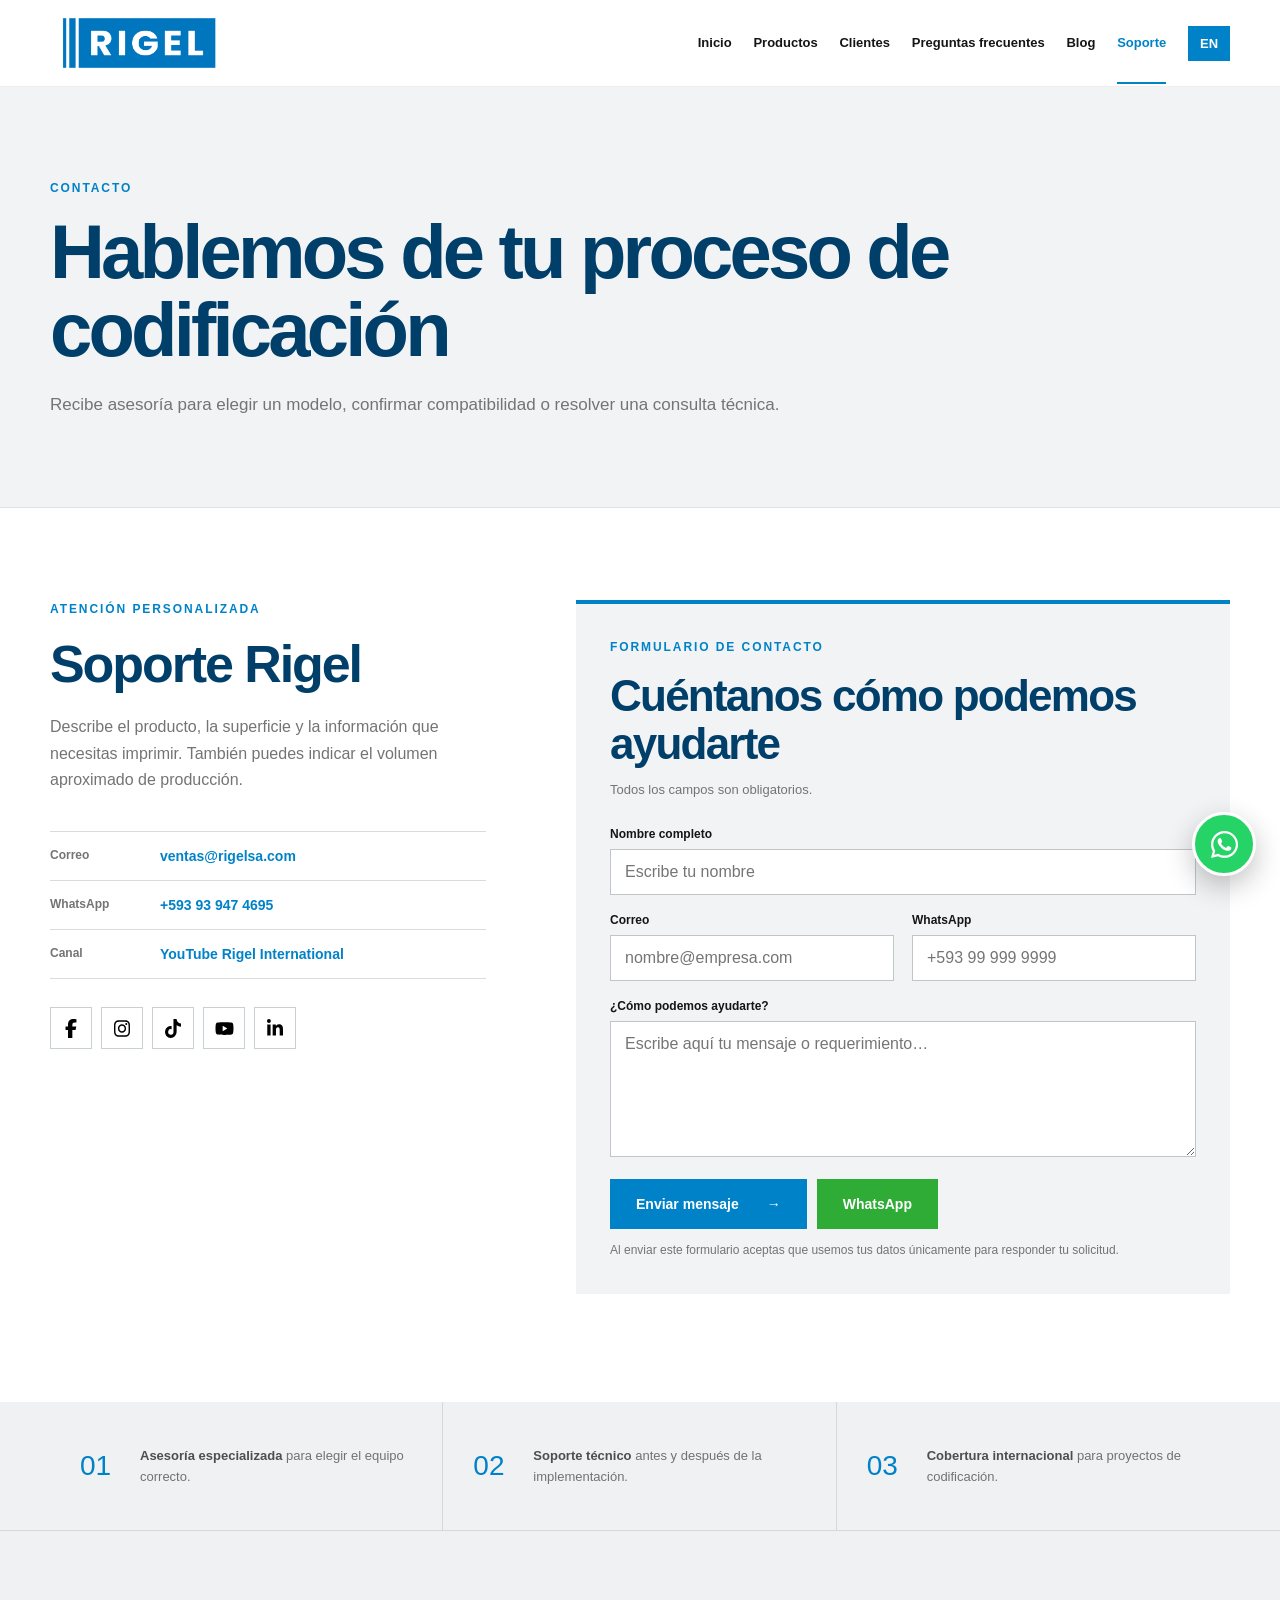
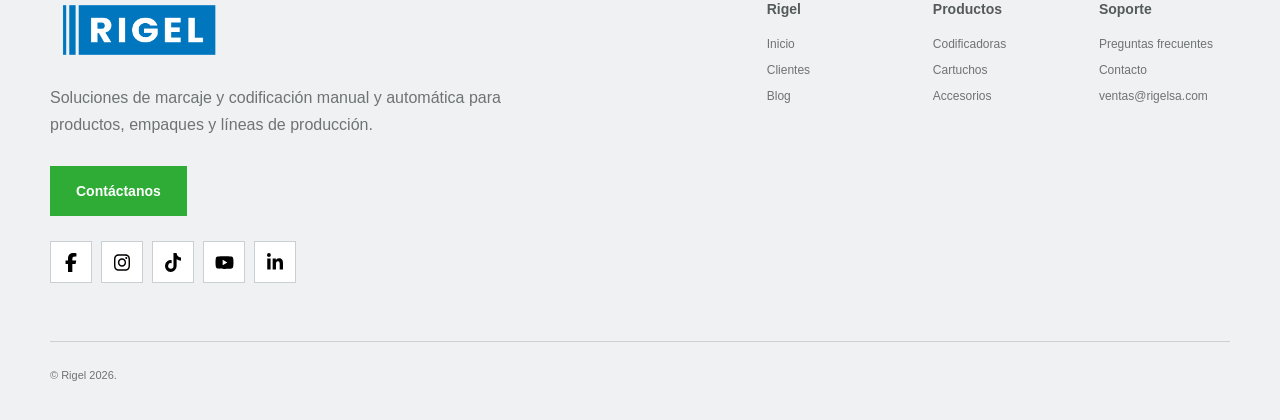
==== contacto.html @ b9b59628 "main_commit" ====
<!doctype html>
<html lang="es">
<head>
  <meta charset="utf-8">
  <meta name="viewport" content="width=device-width, initial-scale=1">
  <meta name="description" content="Contacto y soporte para soluciones de codificación Rigel.">
  <meta name="theme-color" content="#0082c8">
  <title>Contacto y soporte | Rigel</title>
  <link rel="icon" type="image/png" href="assets/brand/rigel-favicon.png?v=2">
  <link rel="stylesheet" href="css/styles.css">
  <script defer src="js/data.js"></script>
  <script defer src="js/inventario-bilingue.js"></script>
  <script defer src="js/config.js"></script>
  <script defer src="js/backend-client.js"></script>
</head>
<body data-page="contacto">
  <a class="saltar-contenido" href="#contenido">Ir al contenido</a>
  <header id="site-header"></header>
  <main id="contenido"></main>
  <footer id="site-footer"></footer>
</body>
</html>
---- css/styles.css ----
:root {
  --azul: #0082c8;
  --azul-profundo: #005f9d;
  --azul-oscuro: #003f69;
  --verde: #2eac36;
  --negro: #151515;
  --gris: #747474;
  --gris-medio: #d8dde1;
  --gris-claro: #f2f3f4;
  --blanco: #ffffff;
}

* { box-sizing: border-box; }
html { scroll-behavior: smooth; }
body { margin: 0; color: var(--negro); background: var(--blanco); font-family: "Trebuchet MS", Arial, Helvetica, sans-serif; -webkit-font-smoothing: antialiased; }
button, input, select, textarea { font: inherit; }
button, a { -webkit-tap-highlight-color: transparent; }
a { color: inherit; text-decoration: none; }
img { display: block; max-width: 100%; }
p { line-height: 1.65; }
.contenedor { width: min(1180px, calc(100% - 48px)); margin-inline: auto; }
.solo-lectura { position: absolute; width: 1px; height: 1px; padding: 0; margin: -1px; overflow: hidden; clip: rect(0,0,0,0); white-space: nowrap; border: 0; }
.saltar-contenido { position: fixed; inset: 8px auto auto 8px; z-index: 100; padding: 12px 16px; color: white; background: var(--azul-oscuro); transform: translateY(-160%); }
.saltar-contenido:focus { transform: translateY(0); }

/* Encabezado */
.cabecera { position: sticky; inset-block-start: 0; z-index: 50; background: rgba(255,255,255,.98); border-bottom: 1px solid #eceeef; }
.cabecera-interior { min-height: 86px; display: flex; align-items: center; justify-content: space-between; gap: 34px; }
.marca { display: inline-flex; align-items: center; gap: 7px; min-width: max-content; color: var(--blanco); background: var(--azul); padding: 8px 12px 8px 8px; line-height: 1; }
.marca-lineas { letter-spacing: -4px; font-size: 27px; font-weight: 300; }
.marca strong { font-size: 24px; letter-spacing: 2px; }
.marca small { align-self: flex-end; margin-bottom: 3px; font-size: 8px; font-weight: 700; }
.navegacion { display: flex; align-items: center; gap: clamp(16px, 2.45vw, 36px); font-size: 13px; font-weight: 600; }
.navegacion a { padding-block: 32px; border-bottom: 2px solid transparent; }
.navegacion a:hover, .navegacion a:focus-visible, .navegacion a[aria-current="page"] { color: var(--azul); border-color: var(--azul); }
.menu-boton { display: none; width: 42px; height: 42px; padding: 10px; border: 0; background: transparent; }
.menu-boton > span:not(.solo-lectura) { display: block; height: 2px; margin: 5px 0; background: var(--negro); }

/* Elementos compartidos */
.seccion { padding: 92px 0 108px; }
.eyebrow { margin: 0 0 14px; color: var(--azul); font-size: 12px; font-weight: 800; letter-spacing: .16em; }
.eyebrow-claro { color: #7fd0ff; }
.titulo-fila { display: flex; align-items: end; justify-content: space-between; gap: 36px; margin-bottom: 58px; }
.titulo-fila h1, .titulo-fila h2 { margin: 0; color: var(--azul-oscuro); font-size: clamp(36px, 5vw, 64px); line-height: 1.05; letter-spacing: -.045em; }
.titulo-fila p { max-width: 760px; margin: 18px 0 0; color: var(--gris); font-size: 17px; }
.titulo-fila-compacta { align-items: center; margin-bottom: 46px; }
.titulo-fila-compacta h2 { font-size: clamp(34px, 4vw, 52px); }
.boton { display: inline-flex; align-items: center; justify-content: center; min-height: 50px; padding: 0 25px; border: 1px solid var(--azul); cursor: pointer; font-size: 14px; font-weight: 700; text-align: center; }
.boton-azul { color: var(--blanco); background: var(--azul); }
.boton-verde { color: var(--blanco); background: var(--verde); border-color: var(--verde); }
.boton-blanco { color: var(--azul-oscuro); background: var(--blanco); border-color: var(--blanco); }
.boton-contorno { color: var(--azul); background: transparent; }
.boton:hover, .boton:focus-visible { color: var(--blanco); background: var(--azul-oscuro); border-color: var(--azul-oscuro); }
.enlace-flecha { color: var(--azul); font-size: 14px; font-weight: 700; }

/* Carrusel principal */
.hero { position: relative; min-height: min(34vw, 650px); overflow: hidden; background: #dfe8ed; }
.hero-pista { position: absolute; inset: 0; }
.hero-slide { position: absolute; inset: 0; opacity: 0; transition: opacity .9s ease; pointer-events: none; }
.hero-slide-activo { opacity: 1; z-index: 1; }
.hero-slide img { width: 100%; height: 100%; object-fit: cover; }
.hero-flecha { position: absolute; inset-block-start: 50%; z-index: 4; width: 46px; height: 64px; border: 0; color: white; background: rgba(0,0,0,.16); transform: translateY(-50%); cursor: pointer; font-size: 40px; font-weight: 300; }
.hero-flecha:hover, .hero-flecha:focus-visible { background: rgba(0,63,105,.82); }
.hero-anterior { inset-inline-start: 18px; }
.hero-siguiente { inset-inline-end: 18px; }
.hero-control { position: absolute; inset-block-end: 20px; inset-inline-start: 50%; z-index: 5; display: flex; gap: 8px; transform: translateX(-50%); }
.hero-control button { width: 30px; height: 4px; padding: 0; border: 0; background: rgba(255,255,255,.5); cursor: pointer; }
.hero-control .activo { background: var(--blanco); }

/* Productos */
.rejilla-productos { display: grid; grid-template-columns: repeat(3, 1fr); gap: 1px; background: #e2e5e7; border: 1px solid #e2e5e7; }
.tarjeta-producto { min-width: 0; padding: 28px; background: var(--blanco); }
.producto-cabecera { min-height: 28px; display: flex; justify-content: space-between; align-items: flex-start; gap: 14px; color: var(--gris); font-size: 10px; font-weight: 700; letter-spacing: .06em; text-transform: uppercase; }
.estado-stock { display: inline-flex; align-items: center; gap: 6px; color: var(--azul-oscuro); text-align: right; }
.estado-stock::before { width: 7px; height: 7px; background: var(--verde); content: ""; }
.estado-stock.bajo-pedido::before { background: #e7a600; }
.producto-imagen { height: 250px; display: grid; place-items: center; margin: 18px 0 24px; }
.producto-imagen img { width: 100%; height: 100%; object-fit: contain; transition: transform .35s ease; }
.producto-imagen:hover img { transform: translateY(-5px); }
.tarjeta-producto > p { margin: 0 0 7px; color: var(--gris); font-size: 11px; font-weight: 600; text-transform: uppercase; letter-spacing: .06em; }
.tarjeta-producto h2, .tarjeta-producto h3 { margin: 0 0 19px; font-size: 20px; line-height: 1.25; }
.producto-enlace { padding-top: 18px; border-top: 1px solid #e7e7e7; }
.producto-enlace a { color: var(--azul); font-size: 13px; font-weight: 700; }

/* Inicio */
.franja-industrial { padding: 88px 0; color: var(--blanco); background: linear-gradient(105deg, #003657 0%, #006eaa 100%); }
.franja-contenido { display: grid; grid-template-columns: 1.1fr .9fr; gap: 90px; align-items: end; }
.franja-contenido h2 { max-width: 640px; margin: 0; font-size: clamp(42px, 5.5vw, 72px); line-height: 1.03; letter-spacing: -.045em; }
.franja-texto p { margin: 0 0 26px; color: #dceff8; font-size: 17px; }
.franja-texto a { color: #7fd0ff; font-weight: 700; }
.cifras { display: grid; grid-template-columns: repeat(3, 1fr); margin-top: 70px; border-top: 1px solid rgba(255,255,255,.23); border-bottom: 1px solid rgba(255,255,255,.23); }
.cifras div { padding: 30px 26px; border-right: 1px solid rgba(255,255,255,.23); }
.cifras div:last-child { border-right: 0; }
.cifras strong, .cifras span { display: block; }
.cifras strong { margin-bottom: 6px; font-size: 22px; }
.cifras span { color: #bcd8e6; font-size: 13px; }
.clientes-seccion { background: var(--gris-claro); }
.clientes-encabezado { display: grid; grid-template-columns: 1fr .8fr; gap: 80px; align-items: end; margin-bottom: 52px; }
.clientes-encabezado h2 { max-width: 690px; margin: 0; color: var(--azul-oscuro); font-size: clamp(36px, 4.5vw, 58px); line-height: 1.08; letter-spacing: -.04em; }
.clientes-encabezado > p { margin: 0; color: var(--gris); }
.clientes-carrusel { position: relative; min-height: 280px; display: grid; grid-template-columns: 58px 1fr 58px; align-items: center; border-top: 1px solid #d3d7da; border-bottom: 1px solid #d3d7da; }
.clientes-carrusel > button { width: 48px; height: 60px; border: 1px solid #b9c0c4; color: var(--azul-oscuro); background: transparent; cursor: pointer; font-size: 36px; }
.clientes-carrusel > button:last-of-type { justify-self: end; }
.cliente-logo { justify-self: center; width: min(420px, 80%); min-height: 150px; display: flex; align-items: center; justify-content: center; gap: 18px; color: #8a9399; background: white; border: 1px solid #d9dddf; animation: aparecer .45s ease; }
.cliente-logo span { padding: 10px 13px; color: white; background: #aeb6bb; font-size: 12px; font-weight: 800; letter-spacing: .13em; }
.cliente-logo strong { font-size: 20px; letter-spacing: .08em; text-transform: uppercase; }
.cliente-logo img { width: min(320px, 82%); max-height: 105px; object-fit: contain; }
.clientes-indicadores { position: absolute; inset: auto auto 20px 50%; display: flex; gap: 7px; transform: translateX(-50%); }
.clientes-indicadores button { width: 22px; height: 3px; padding: 0; border: 0; background: #bec5c9; cursor: pointer; }
.clientes-indicadores button.activo { background: var(--azul); }
@keyframes aparecer { from { opacity: 0; transform: translateX(20px); } to { opacity: 1; transform: translateX(0); } }
.blog-inicio { background: white; }
.rejilla-blog { display: grid; grid-template-columns: repeat(3, 1fr); gap: 38px; }
.tarjeta-blog { min-width: 0; }
.blog-imagen { display: block; height: 260px; overflow: hidden; background: #edf0f1; }
.blog-imagen img { width: 100%; height: 100%; object-fit: contain; transition: transform .4s ease; }
.blog-imagen:hover img { transform: scale(1.025); }
.tarjeta-blog > p { margin: 22px 0 10px; color: var(--azul); font-size: 11px; font-weight: 800; letter-spacing: .12em; text-transform: uppercase; }
.tarjeta-blog h2, .tarjeta-blog h3 { margin: 0 0 13px; color: var(--azul-oscuro); font-size: 22px; line-height: 1.28; }
.tarjeta-blog > span { display: block; min-height: 76px; margin-bottom: 18px; color: var(--gris); font-size: 14px; line-height: 1.6; }
.tarjeta-blog > a:last-child { color: var(--azul); font-size: 13px; font-weight: 700; }
.cta-final { padding: 68px 0; color: white; background: var(--azul); }
.cta-final .contenedor { display: flex; align-items: center; justify-content: space-between; gap: 40px; }
.cta-final h2 { margin: 0; font-size: clamp(34px, 4vw, 54px); letter-spacing: -.04em; }

/* Cabeceras internas y filtros */
.cabecera-pagina { padding: 92px 0 88px; background: var(--gris-claro); border-bottom: 1px solid #e0e2e3; }
.cabecera-pagina h1 { max-width: 950px; margin: 0 0 22px; color: var(--azul-oscuro); font-size: clamp(45px, 6vw, 76px); line-height: 1.03; letter-spacing: -.05em; }
.cabecera-pagina p:last-child { max-width: 820px; margin: 0; color: var(--gris); font-size: 17px; }
.filtros-catalogo { display: grid; grid-template-columns: 1.45fr .7fr; gap: 1px; margin-bottom: 26px; background: #cfd4d7; border: 1px solid #cfd4d7; }
.filtros-catalogo label { display: block; padding: 18px 20px; background: white; }
.filtros-catalogo label > span { display: block; margin-bottom: 8px; color: var(--gris); font-size: 10px; font-weight: 800; letter-spacing: .1em; text-transform: uppercase; }
.filtros-catalogo input, .filtros-catalogo select { width: 100%; min-height: 36px; padding: 0; border: 0; outline: 0; color: var(--negro); background: white; }
.filtros-catalogo input:focus, .filtros-catalogo select:focus { box-shadow: inset 0 -2px var(--azul); }
.tipo-filtros { display: flex; align-items: center; gap: 8px; margin-bottom: 32px; }
.tipo-filtros button { padding: 9px 15px; border: 1px solid #d6d9db; color: var(--gris); background: white; cursor: pointer; font-size: 12px; font-weight: 700; }
.tipo-filtros button.activo { color: white; background: var(--azul); border-color: var(--azul); }
.tipo-filtros p { margin: 0 0 0 auto; color: var(--gris); font-size: 12px; }
.sin-resultados { padding: 80px 24px; text-align: center; background: var(--gris-claro); }
.sin-resultados h2 { margin-top: 0; color: var(--azul-oscuro); }

/* Página de producto */
.migas { display: flex; align-items: center; gap: 10px; padding-top: 26px; color: var(--gris); font-size: 12px; }
.migas a:hover { color: var(--azul); }
.migas strong { color: var(--negro); }
.producto-hero { display: grid; grid-template-columns: 1.08fr .92fr; gap: 78px; padding-top: 70px; padding-bottom: 96px; }
.galeria-principal { height: 560px; display: grid; place-items: center; background: #fafafa; border: 1px solid #eceeef; }
.galeria-principal img { width: 100%; height: 100%; object-fit: contain; }
.galeria-miniaturas { display: grid; grid-template-columns: repeat(6, 1fr); gap: 8px; margin-top: 12px; }
.galeria-miniaturas button { aspect-ratio: 1; padding: 4px; border: 1px solid #e0e3e5; background: white; cursor: pointer; }
.galeria-miniaturas button.activo { border: 2px solid var(--azul); }
.galeria-miniaturas img { width: 100%; height: 100%; object-fit: contain; }
.producto-resumen { padding-top: 22px; }
.producto-resumen h1 { margin: 0 0 22px; color: var(--azul); font-size: clamp(40px, 4.5vw, 62px); line-height: 1.02; letter-spacing: -.05em; }
.producto-intro { margin: 0 0 22px; color: var(--gris); font-size: 16px; }
.producto-disponibilidad { display: inline-flex; align-items: center; gap: 9px; margin-bottom: 28px; color: var(--azul-oscuro); font-size: 12px; font-weight: 700; text-transform: uppercase; letter-spacing: .07em; }
.producto-disponibilidad span { width: 9px; height: 9px; background: var(--verde); }
.producto-disponibilidad.bajo-pedido span { background: #e7a600; }
.lista-destacados { margin: 0 0 30px; padding: 0; list-style: none; border-top: 1px solid #e0e3e5; }
.lista-destacados li { padding: 13px 0 13px 20px; border-bottom: 1px solid #e0e3e5; position: relative; font-size: 14px; }
.lista-destacados li::before { position: absolute; left: 0; color: var(--azul); content: "+"; font-weight: 800; }
.producto-acciones { display: flex; flex-wrap: wrap; gap: 10px; }
.producto-detalles { background: var(--gris-claro); }
.detalles-rejilla { display: grid; grid-template-columns: .65fr 1.35fr; gap: 80px; }
.detalles-rejilla h2 { margin: 0 0 35px; color: var(--azul-oscuro); font-size: 50px; letter-spacing: -.04em; }
.incluye { padding-top: 25px; border-top: 1px solid #d2d6d8; }
.incluye h3 { margin: 0 0 12px; font-size: 16px; }
.incluye ul { padding-left: 20px; color: var(--gris); font-size: 13px; line-height: 1.9; }
.tabla-especificaciones { margin: 0; border-top: 1px solid #bfc5c8; }
.tabla-especificaciones > div { display: grid; grid-template-columns: .8fr 1.2fr; border-bottom: 1px solid #cfd4d7; }
.tabla-especificaciones dt, .tabla-especificaciones dd { margin: 0; padding: 13px 16px; font-size: 13px; }
.tabla-especificaciones dt { font-weight: 700; }
.tabla-especificaciones dd { color: #4f5559; border-left: 1px solid #cfd4d7; }
.producto-video h2, .relacionados > .contenedor > h2, .otros-articulos h2 { margin: 0 0 42px; color: var(--azul-oscuro); font-size: clamp(36px, 4.5vw, 56px); letter-spacing: -.04em; }
.video-marco { position: relative; aspect-ratio: 16/9; background: #000; }
.video-marco iframe { position: absolute; inset: 0; width: 100%; height: 100%; border: 0; }
.relacionados { background: #fafafa; }
.consulta-producto { background: white; }
.consulta-rejilla { display: grid; grid-template-columns: .8fr 1.2fr; gap: 85px; }
.consulta-rejilla h2 { margin: 0 0 18px; color: var(--azul-oscuro); font-size: 48px; line-height: 1.08; letter-spacing: -.04em; }
.consulta-rejilla > div:first-child > p:not(.eyebrow) { color: var(--gris); }
.contacto-directo { display: flex; flex-direction: column; gap: 8px; margin-top: 30px; color: var(--azul); font-weight: 700; }

/* Formularios y contacto */
.formulario { padding: 34px; background: var(--gris-claro); border-top: 4px solid var(--azul); }
.formulario-doble { display: grid; grid-template-columns: 1fr 1fr; gap: 18px; }
.formulario label { display: block; margin-bottom: 18px; }
.formulario label > span { display: block; margin-bottom: 8px; font-size: 12px; font-weight: 700; }
.formulario input, .formulario textarea { width: 100%; padding: 13px 14px; border: 1px solid #bfc5c8; outline: 0; background: white; }
.formulario textarea { resize: vertical; }
.formulario input:focus, .formulario textarea:focus { border-color: var(--azul); box-shadow: 0 0 0 1px var(--azul); }
.formulario-producto { padding: 12px 14px; color: var(--azul-oscuro); background: #dceff9; font-size: 12px; }
.formulario-acciones { display: flex; gap: 10px; flex-wrap: wrap; }
.formulario-estado { margin-bottom: 0; color: var(--gris); font-size: 12px; }
.contacto-rejilla { display: grid; grid-template-columns: .8fr 1.2fr; gap: 90px; }
.contacto-info h2 { margin: 0 0 20px; color: var(--azul-oscuro); font-size: 52px; letter-spacing: -.04em; }
.contacto-info > p:not(.eyebrow) { color: var(--gris); }
.contacto-info dl { margin-top: 38px; border-top: 1px solid #d8dcdf; }
.contacto-info dl > div { display: grid; grid-template-columns: 110px 1fr; padding: 16px 0; border-bottom: 1px solid #d8dcdf; }
.contacto-info dt { color: var(--gris); font-size: 12px; font-weight: 700; }
.contacto-info dd { margin: 0; color: var(--azul); font-size: 14px; font-weight: 700; }
.formulario-google { position: relative; min-height: 610px; background: var(--gris-claro); border-top: 4px solid var(--azul); }
.formulario-google-encabezado { padding: 34px 34px 0; }
.formulario-google-encabezado h2, .formulario-google-exito h2 { margin: 0; color: var(--azul-oscuro); font-size: clamp(30px, 3.5vw, 44px); line-height: 1.08; letter-spacing: -.04em; }
.formulario-google-encabezado > p:last-child, .formulario-google-exito > p:not(.eyebrow) { margin: 12px 0 0; color: var(--gris); font-size: 13px; }
.formulario-google-campos { padding-top: 26px; border-top: 0; }
.formulario-google-campos .formulario-doble label { margin-bottom: 18px; }
.formulario-google-campos button[type="submit"] { min-width: 190px; justify-content: space-between; gap: 28px; }
.formulario-google-campos button[type="submit"]:disabled { cursor: wait; opacity: .65; }
.formulario-google-exito { min-height: 606px; display: flex; flex-direction: column; align-items: flex-start; justify-content: center; padding: 48px; }
.formulario-google-check { width: 64px; height: 64px; display: grid; place-items: center; margin-bottom: 28px; color: white; background: var(--azul); font-size: 32px; font-weight: 800; }
.formulario-google-exito .formulario-acciones { margin-top: 30px; }
.oculto { display: none !important; }

/* Blog */
.rejilla-blog-completa { row-gap: 70px; }
.articulo-cabecera { max-width: 900px; padding-top: 82px; padding-bottom: 54px; }
.articulo-cabecera h1 { margin: 0 0 24px; color: var(--azul-oscuro); font-size: clamp(46px, 6vw, 76px); line-height: 1.04; letter-spacing: -.05em; }
.articulo-cabecera > p:last-child { color: var(--gris); font-size: 18px; }
.articulo-portada { max-width: 1080px; height: 620px; background: #f2f3f4; }
.articulo-portada img { width: 100%; height: 100%; object-fit: contain; }
.articulo-cuerpo { max-width: 820px; padding-top: 70px; padding-bottom: 100px; }
.articulo-cuerpo section { margin-bottom: 54px; }
.articulo-cuerpo h2 { margin: 0 0 20px; color: var(--azul); font-size: 32px; line-height: 1.2; }
.articulo-cuerpo h3 { margin: 0 0 5px; color: var(--azul-oscuro); font-size: 17px; }
.articulo-cuerpo p { color: #5d6265; font-size: 16px; }
.articulo-cuerpo section > img { max-height: 560px; width: 100%; margin-top: 38px; object-fit: contain; background: #fafafa; }
.puntos-articulo { display: grid; grid-template-columns: 1fr 1fr; gap: 1px; margin-top: 25px; background: #d7dcdf; border: 1px solid #d7dcdf; }
.puntos-articulo > div { padding: 22px; background: var(--gris-claro); }
.puntos-articulo p { margin-bottom: 0; font-size: 14px; }
.articulo-cta { margin-top: 72px; padding: 38px; background: var(--gris-claro); border-left: 5px solid var(--azul); }
.articulo-cta h2 { color: var(--azul-oscuro); }
.articulo-cta > div { display: flex; gap: 10px; margin-top: 24px; }
.otros-articulos { background: var(--gris-claro); }

/* Preguntas */
.faq-rejilla { display: grid; grid-template-columns: 1fr 1fr; gap: 1px; background: #d5dadd; border: 1px solid #d5dadd; }
.faq-rejilla details { padding: 0 26px; background: white; }
.faq-rejilla summary { min-height: 96px; display: grid; grid-template-columns: 38px 1fr 20px; gap: 12px; align-items: center; cursor: pointer; list-style: none; color: var(--azul); font-weight: 700; }
.faq-rejilla summary::-webkit-details-marker { display: none; }
.faq-rejilla summary span { color: #afb7bc; font-size: 11px; }
.faq-rejilla summary b { font-size: 20px; transition: transform .25s; }
.faq-rejilla details[open] summary b { transform: rotate(45deg); }
.faq-rejilla details > p { margin: 0 0 28px 50px; color: var(--gris); font-size: 14px; }
.faq-contacto { margin-top: 72px; padding-top: 48px; border-top: 1px solid #d7dcdf; text-align: center; }
.faq-contacto h2 { margin: 0; color: var(--azul-oscuro); font-size: 38px; }
.faq-contacto p { color: var(--gris); }
.faq-contacto .boton { margin-top: 10px; }

/* Pie */
.pie { color: #6e7376; background: #f0f1f2; }
.pie-ventajas { border-bottom: 1px solid #d4d8da; }
.ventajas-rejilla { display: grid; grid-template-columns: repeat(3, 1fr); }
.ventajas-rejilla > div { min-height: 128px; display: grid; grid-template-columns: 48px 1fr; gap: 12px; align-items: center; padding: 22px 30px; border-right: 1px solid #d4d8da; }
.ventajas-rejilla > div:last-child { border-right: 0; }
.ventajas-rejilla span { color: var(--azul); font-size: 28px; font-weight: 300; }
.ventajas-rejilla p { margin: 0; font-size: 13px; }
.ventajas-rejilla strong { color: #4b4f52; }
.pie-principal { display: grid; grid-template-columns: 1.15fr .85fr; gap: 90px; padding-top: 70px; padding-bottom: 58px; }
.pie-marca > p { max-width: 510px; margin: 22px 0 28px; }
.pie-columnas { display: grid; grid-template-columns: repeat(3, 1fr); gap: 35px; }
.pie-columnas > div { display: flex; flex-direction: column; gap: 12px; }
.pie-columnas h2 { margin: 0 0 8px; color: #555a5d; font-size: 14px; }
.pie-columnas a { font-size: 12px; }
.pie-columnas a:hover { color: var(--azul); }
.pie-legal { padding: 24px 0 36px; border-top: 1px solid #ccd1d3; font-size: 11px; }
.pie-legal p { margin: 0; }
.pagina-404 { min-height: 70vh; display: grid; place-items: center; padding: 60px 24px; text-align: center; }
.pagina-404 h1 { margin: 0; color: var(--azul-oscuro); font-size: clamp(44px, 6vw, 72px); }
.pagina-404 p:not(.eyebrow) { color: var(--gris); }
.pagina-404 .boton { margin-top: 15px; }

@media (max-width: 1050px) {
  .navegacion { gap: 16px; font-size: 12px; }
  .producto-hero { gap: 45px; }
  .consulta-rejilla, .contacto-rejilla { gap: 50px; }
}

@media (max-width: 900px) {
  .menu-boton { display: block; }
  .navegacion { position: absolute; inset: 100% 0 auto; display: none; flex-direction: column; align-items: stretch; gap: 0; padding: 10px 24px 24px; background: white; border-bottom: 1px solid #d9dddf; box-shadow: 0 12px 24px rgba(0,0,0,.06); }
  .navegacion-abierta { display: flex; }
  .navegacion a { padding: 15px 0; border-bottom: 1px solid #eceeef; }
  .rejilla-productos { grid-template-columns: repeat(2, 1fr); }
  .franja-contenido, .clientes-encabezado, .producto-hero, .detalles-rejilla, .consulta-rejilla, .contacto-rejilla { grid-template-columns: 1fr; gap: 42px; }
  .producto-hero { padding-top: 44px; }
  .galeria-principal { height: 480px; }
  .rejilla-blog { grid-template-columns: repeat(2, 1fr); }
  .pie-principal { grid-template-columns: 1fr; gap: 55px; }
  .filtros-catalogo { grid-template-columns: 1fr 1fr; }
  .busqueda-catalogo { grid-column: auto; }
  .faq-rejilla { grid-template-columns: 1fr; }
}

@media (max-width: 700px) {
  .contenedor { width: min(100% - 28px, 1180px); }
  .cabecera-interior { min-height: 70px; }
  .marca strong { font-size: 20px; }
  .marca small { font-size: 7px; }
  .hero { min-height: 125vw; }
  .hero-flecha { width: 38px; height: 52px; }
  .hero-anterior { left: 4px; }
  .hero-siguiente { right: 4px; }
  .seccion { padding: 64px 0 76px; }
  .titulo-fila { display: block; margin-bottom: 38px; }
  .titulo-fila p { font-size: 15px; }
  .titulo-fila .boton, .titulo-fila .enlace-flecha { margin-top: 24px; }
  .rejilla-productos, .rejilla-blog { grid-template-columns: 1fr; }
  .producto-imagen { height: 230px; }
  .franja-industrial { padding: 64px 0; }
  .franja-contenido { gap: 30px; }
  .cifras { grid-template-columns: 1fr; }
  .cifras div { border-right: 0; border-bottom: 1px solid rgba(255,255,255,.23); }
  .cifras div:last-child { border-bottom: 0; }
  .clientes-encabezado { gap: 20px; }
  .clientes-carrusel { min-height: 250px; grid-template-columns: 42px 1fr 42px; }
  .clientes-carrusel > button { width: 38px; height: 52px; }
  .cliente-logo { min-height: 132px; flex-direction: column; gap: 10px; }
  .cta-final .contenedor { display: block; }
  .cta-final .boton { margin-top: 25px; }
  .cabecera-pagina { padding: 62px 0; }
  .cabecera-pagina p:last-child { font-size: 15px; }
  .filtros-catalogo { grid-template-columns: 1fr; }
  .busqueda-catalogo { grid-column: auto; }
  .tipo-filtros { flex-wrap: wrap; }
  .tipo-filtros p { width: 100%; margin: 8px 0 0; }
  .migas { overflow-x: auto; white-space: nowrap; }
  .galeria-principal { height: 360px; }
  .galeria-miniaturas { grid-template-columns: repeat(4, 1fr); }
  .producto-resumen { padding-top: 0; }
  .producto-acciones .boton { width: 100%; }
  .tabla-especificaciones > div { grid-template-columns: 1fr; }
  .tabla-especificaciones dd { padding-top: 0; border-left: 0; }
  .consulta-rejilla h2, .contacto-info h2 { font-size: 40px; }
  .formulario { padding: 24px 18px; }
  .formulario-google { min-height: 0; }
  .formulario-google-encabezado { padding: 28px 18px 0; }
  .formulario-google-exito { min-height: 500px; padding: 38px 24px; }
  .formulario-doble { grid-template-columns: 1fr; gap: 0; }
  .formulario-acciones .boton { width: 100%; }
  .contacto-info dl > div { grid-template-columns: 1fr; gap: 6px; }
  .articulo-cabecera { padding-top: 54px; padding-bottom: 35px; }
  .articulo-portada { height: 390px; }
  .articulo-cuerpo { padding-top: 52px; }
  .puntos-articulo { grid-template-columns: 1fr; }
  .articulo-cta { padding: 28px 22px; }
  .articulo-cta > div { flex-direction: column; }
  .faq-rejilla details { padding: 0 18px; }
  .faq-rejilla summary { grid-template-columns: 28px 1fr 16px; }
  .faq-rejilla details > p { margin-left: 40px; }
  .ventajas-rejilla { grid-template-columns: 1fr; }
  .ventajas-rejilla > div { border-right: 0; border-bottom: 1px solid #d4d8da; }
  .pie-principal { padding-top: 52px; }
  .pie-columnas { grid-template-columns: 1fr 1fr; }
}

@media (prefers-reduced-motion: reduce) {
  *, *::before, *::after { scroll-behavior: auto !important; animation-duration: .01ms !important; animation-iteration-count: 1 !important; transition-duration: .01ms !important; }
}

/* Actualización bilingüe y marca oficial */
.marca-imagen { min-width: 0; width: 178px; padding: 0; color: inherit; background: transparent; }
.marca-imagen img { width: 100%; height: 58px; object-fit: contain; }
.navegacion { gap: clamp(12px, 1.7vw, 25px); }
.idioma-cambio { min-width: 42px; padding: 10px 8px !important; color: white !important; background: var(--azul); border: 0 !important; text-align: center; }
.idioma-cambio:hover, .idioma-cambio:focus-visible { background: var(--azul-oscuro); }

.inicio-presentacion { border-bottom: 1px solid #e1e5e7; }
.inicio-presentacion-grid { display: grid; grid-template-columns: 1.05fr .95fr; gap: 90px; align-items: end; }
.inicio-presentacion h1 { margin: 0; color: var(--azul-oscuro); font-size: clamp(42px, 5.5vw, 72px); line-height: 1.03; letter-spacing: -.045em; }
.inicio-presentacion-grid > div:last-child > p { margin: 0 0 28px; color: var(--gris); font-size: 17px; }
.inicio-acciones { display: flex; flex-wrap: wrap; gap: 10px; }

.tarjeta-producto { display: flex; flex-direction: column; overflow: hidden; }
.producto-imagen { position: relative; z-index: 0; overflow: hidden; flex: 0 0 250px; }
.producto-imagen img { position: relative; z-index: 0; }
.tarjeta-producto h2 { position: relative; z-index: 2; min-height: 50px; background: white; }
.producto-enlace { position: relative; z-index: 2; margin-top: auto; background: white; }
.rejilla-inventario { align-items: stretch; }

.clientes-pagina { min-height: 530px; background: var(--gris-claro); }
.clientes-pagina .clientes-carrusel { background: white; }

.video-enlace { display: grid; grid-template-columns: minmax(280px, .8fr) 1.2fr; min-height: 300px; align-items: center; color: var(--azul-oscuro); background: var(--gris-claro); border: 1px solid #dfe3e5; }
.video-enlace > div { position: relative; height: 300px; display: grid; place-items: center; overflow: hidden; background: white; }
.video-enlace img { width: 100%; height: 100%; object-fit: contain; }
.video-enlace span { position: absolute; width: 74px; height: 74px; display: grid; place-items: center; color: white; background: var(--azul); font-size: 28px; }
.video-enlace strong { padding: 42px; font-size: clamp(24px, 3vw, 40px); line-height: 1.15; }
.consulta-whatsapp { min-height: 250px; display: flex; flex-direction: column; align-items: center; justify-content: center; gap: 30px; background: var(--gris-claro); border-top: 4px solid var(--azul); }
.consulta-whatsapp img { width: min(330px, 72%); }
.formulario-destino { position: absolute; width: 1px; height: 1px; border: 0; opacity: 0; pointer-events: none; }
.formulario-estado a { color: var(--azul); font-weight: 700; }
.logo-404 { width: min(360px, 82vw); margin: 0 auto 34px; }

@media (max-width: 1100px) {
  .navegacion { gap: 11px; font-size: 11px; }
  .marca-imagen { width: 150px; }
}

@media (max-width: 900px) {
  .inicio-presentacion-grid { grid-template-columns: 1fr; gap: 30px; }
  .navegacion .idioma-cambio { margin-top: 12px; text-align: center; }
}

@media (max-width: 700px) {
  .marca-imagen { width: 138px; }
  .marca-imagen img { height: 48px; }
  .video-enlace { grid-template-columns: 1fr; }
  .video-enlace > div { height: 250px; }
  .video-enlace strong { padding: 28px 22px; }
  .producto-imagen { flex-basis: 230px; }
}

/* Inventario administrable, imágenes completas y canales directos */
.estado-stock.no-disponible::before { background: #ba3b3b; }
.producto-disponibilidad.no-disponible span { background: #ba3b3b; }
.cantidad-stock { display: block; margin: -8px 0 18px; color: var(--azul-oscuro); font-size: 11px; font-weight: 800; text-transform: uppercase; letter-spacing: .06em; }
.cantidad-stock-detalle { margin: -18px 0 26px; }

.tarjeta-producto { overflow: visible; }
.producto-imagen { min-height: 290px; height: auto; flex: 0 0 auto; padding: 18px; overflow: visible; background: #fafafa; }
.producto-imagen img { width: auto; height: auto; max-width: 100%; max-height: 254px; object-fit: contain; }
.producto-imagen:hover img { transform: translateY(-3px); }
.galeria-principal { min-height: 560px; height: auto; padding: 28px; overflow: visible; }
.galeria-principal img { width: auto; height: auto; max-width: 100%; max-height: 504px; object-fit: contain; }

.redes-sociales { display: flex; flex-wrap: wrap; gap: 9px; margin-top: 25px; }
.redes-sociales a { width: 42px; height: 42px; display: grid; place-items: center; border: 1px solid #c9d0d4; background: white; }
.redes-sociales a:hover, .redes-sociales a:focus-visible { border-color: var(--azul); transform: translateY(-2px); }
.redes-sociales img { width: 19px; height: 19px; object-fit: contain; }
.redes-sociales span { position: absolute; width: 1px; height: 1px; overflow: hidden; clip: rect(0 0 0 0); }
.contacto-info .redes-sociales { margin-top: 28px; }

.whatsapp-flotante { position: fixed; right: 24px; bottom: 24px; z-index: 100; width: 64px; height: 64px; display: grid; place-items: center; color: white; background: #25d366; border: 3px solid white; border-radius: 50%; box-shadow: 0 10px 28px rgba(0,0,0,.24); transition: transform .2s ease, box-shadow .2s ease; }
.whatsapp-flotante:hover, .whatsapp-flotante:focus-visible { transform: translateY(-4px); box-shadow: 0 14px 34px rgba(0,0,0,.29); }
.whatsapp-flotante img { width: 31px; height: 31px; filter: brightness(0) invert(1); }
.whatsapp-flotante span { position: absolute; right: calc(100% + 11px); padding: 8px 11px; color: white; background: #18333f; opacity: 0; pointer-events: none; font-size: 11px; font-weight: 800; white-space: nowrap; transition: opacity .2s ease; }
.whatsapp-flotante:hover span, .whatsapp-flotante:focus-visible span { opacity: 1; }
.campo-trampa { position: absolute !important; left: -10000px !important; width: 1px !important; height: 1px !important; overflow: hidden !important; }

@media (max-width: 900px) {
  .galeria-principal { min-height: 480px; }
  .galeria-principal img { max-height: 424px; }
}

@media (max-width: 700px) {
  .producto-imagen { min-height: 260px; padding: 14px; }
  .producto-imagen img { max-height: 232px; }
  .galeria-principal { min-height: 360px; padding: 18px; }
  .galeria-principal img { max-height: 324px; }
  .whatsapp-flotante { right: 16px; bottom: 16px; width: 58px; height: 58px; }
  .whatsapp-flotante span { display: none; }
}
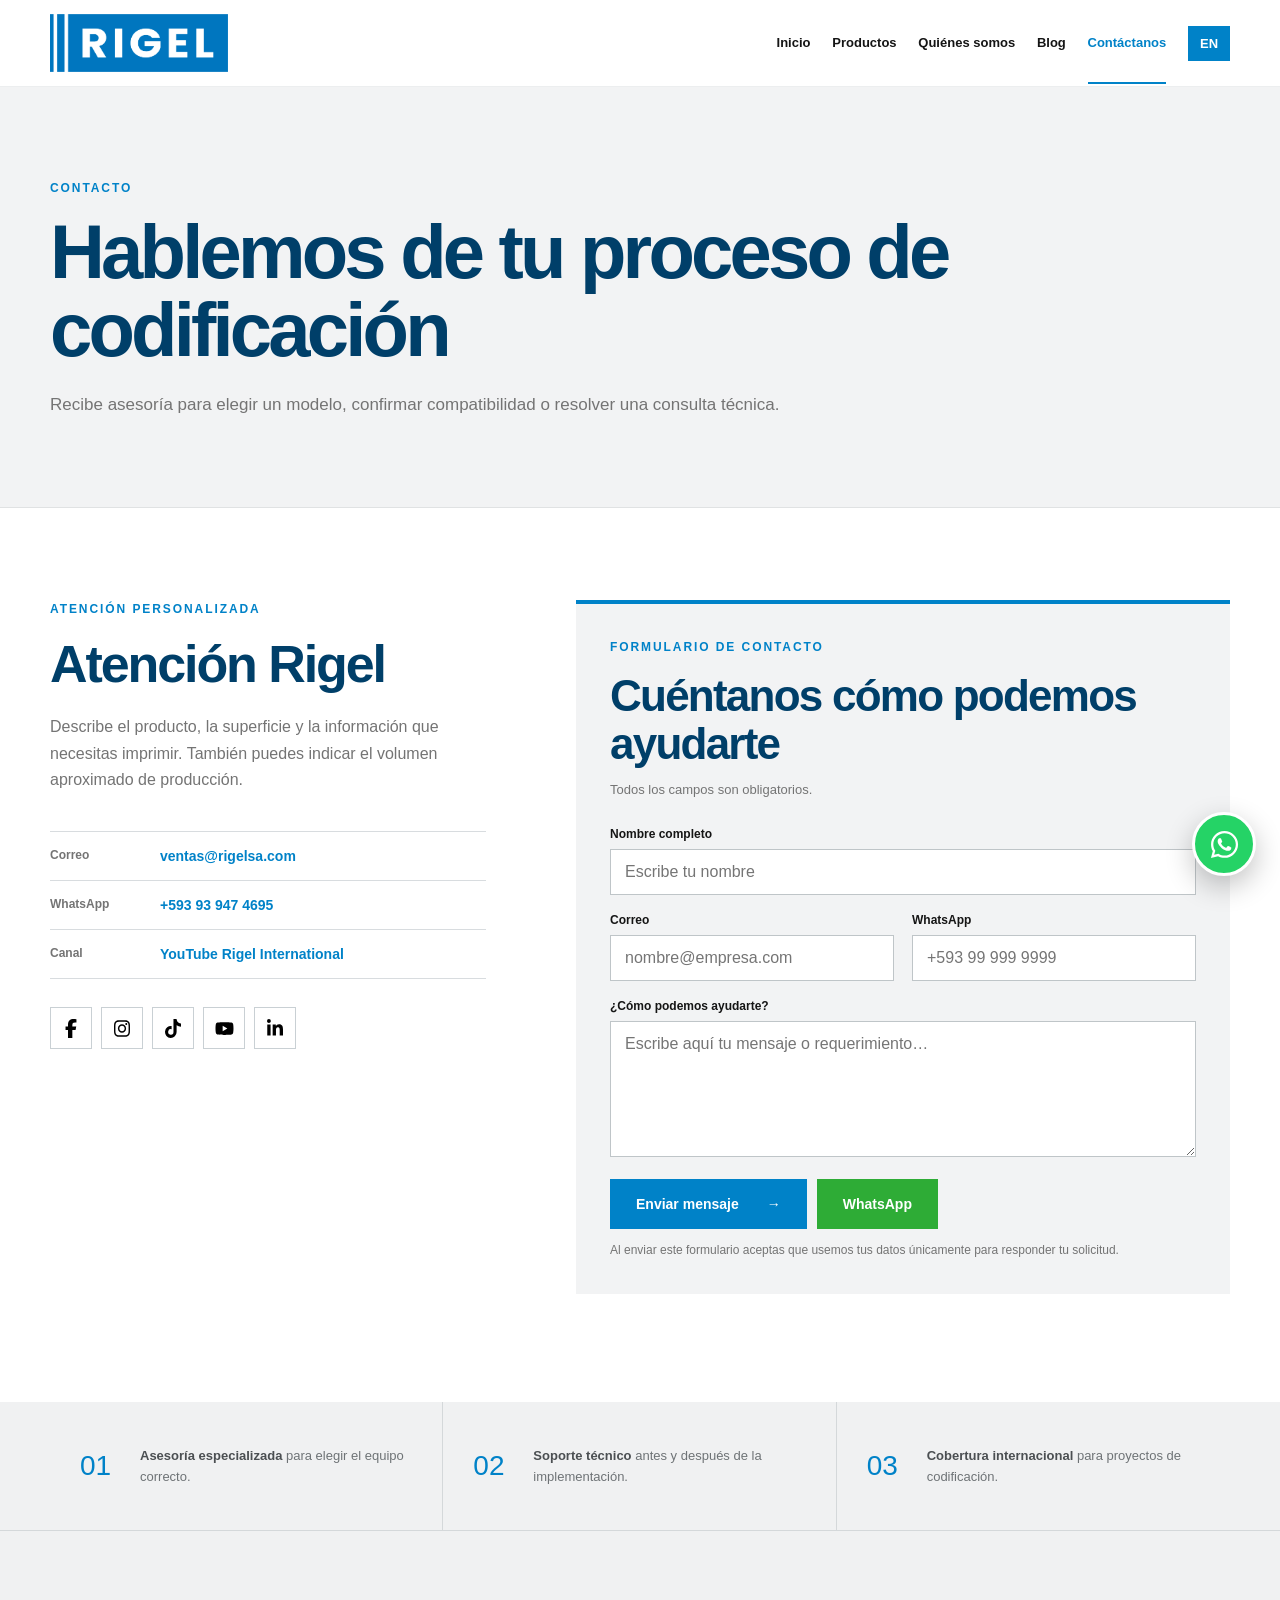
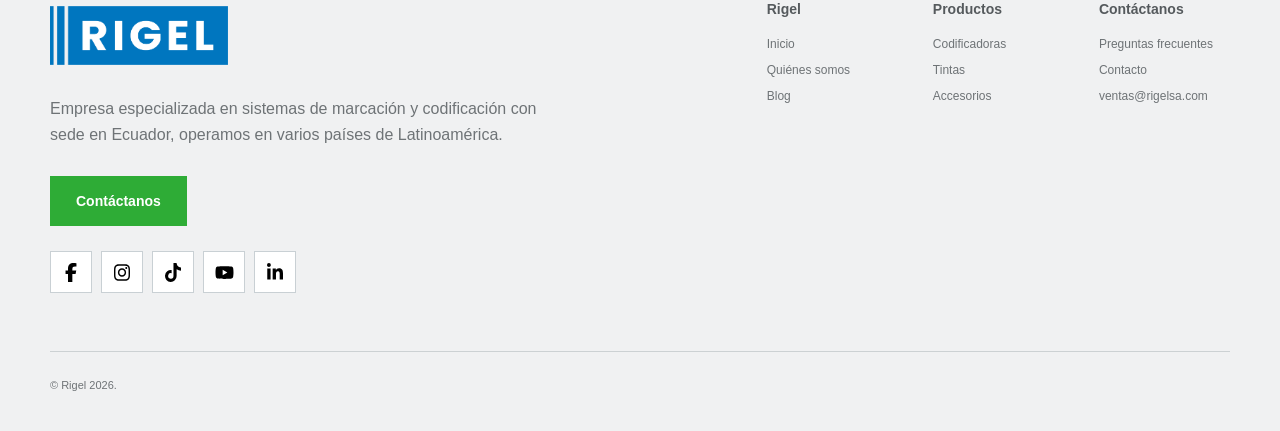
==== commit 3fdfdc84: "Refina contenido, carrusel y versión bilingüe" ====
--- a/contacto.html
+++ b/contacto.html
@@ -3,9 +3,9 @@
 <head>
   <meta charset="utf-8">
   <meta name="viewport" content="width=device-width, initial-scale=1">
-  <meta name="description" content="Contacto y soporte para soluciones de codificación Rigel.">
+  <meta name="description" content="Contáctanos para encontrar la solución de marcación y codificación adecuada para tu proceso.">
   <meta name="theme-color" content="#0082c8">
-  <title>Contacto y soporte | Rigel</title>
+  <title>Contáctanos | Rigel</title>
   <link rel="icon" type="image/png" href="assets/brand/rigel-favicon.png?v=2">
   <link rel="stylesheet" href="css/styles.css">
   <script defer src="js/data.js"></script>
@@ -20,3 +20,4 @@
   <footer id="site-footer"></footer>
 </body>
 </html>
+
--- a/css/styles.css
+++ b/css/styles.css
@@ -94,21 +94,24 @@
 .cifras strong, .cifras span { display: block; }
 .cifras strong { margin-bottom: 6px; font-size: 22px; }
 .cifras span { color: #bcd8e6; font-size: 13px; }
-.clientes-seccion { background: var(--gris-claro); }
-.clientes-encabezado { display: grid; grid-template-columns: 1fr .8fr; gap: 80px; align-items: end; margin-bottom: 52px; }
-.clientes-encabezado h2 { max-width: 690px; margin: 0; color: var(--azul-oscuro); font-size: clamp(36px, 4.5vw, 58px); line-height: 1.08; letter-spacing: -.04em; }
-.clientes-encabezado > p { margin: 0; color: var(--gris); }
-.clientes-carrusel { position: relative; min-height: 280px; display: grid; grid-template-columns: 58px 1fr 58px; align-items: center; border-top: 1px solid #d3d7da; border-bottom: 1px solid #d3d7da; }
-.clientes-carrusel > button { width: 48px; height: 60px; border: 1px solid #b9c0c4; color: var(--azul-oscuro); background: transparent; cursor: pointer; font-size: 36px; }
-.clientes-carrusel > button:last-of-type { justify-self: end; }
-.cliente-logo { justify-self: center; width: min(420px, 80%); min-height: 150px; display: flex; align-items: center; justify-content: center; gap: 18px; color: #8a9399; background: white; border: 1px solid #d9dddf; animation: aparecer .45s ease; }
-.cliente-logo span { padding: 10px 13px; color: white; background: #aeb6bb; font-size: 12px; font-weight: 800; letter-spacing: .13em; }
-.cliente-logo strong { font-size: 20px; letter-spacing: .08em; text-transform: uppercase; }
-.cliente-logo img { width: min(320px, 82%); max-height: 105px; object-fit: contain; }
-.clientes-indicadores { position: absolute; inset: auto auto 20px 50%; display: flex; gap: 7px; transform: translateX(-50%); }
-.clientes-indicadores button { width: 22px; height: 3px; padding: 0; border: 0; background: #bec5c9; cursor: pointer; }
-.clientes-indicadores button.activo { background: var(--azul); }
-@keyframes aparecer { from { opacity: 0; transform: translateX(20px); } to { opacity: 1; transform: translateX(0); } }
+.clientes-seccion { position: relative; overflow: hidden; background: #f1f4f6; border-top: 0; }
+.clientes-seccion::before { position: absolute; inset: 0 0 auto; height: 1px; background: linear-gradient(90deg, transparent 0%, rgba(0,130,200,.55) 22%, rgba(0,130,200,.55) 78%, transparent 100%); content: ""; }
+.clientes-encabezado { display: grid; grid-template-columns: 1fr .8fr; gap: 80px; align-items: end; margin-bottom: 34px; }
+.clientes-encabezado h2 { max-width: 690px; margin: 0; color: var(--azul-oscuro); font-size: clamp(34px, 4vw, 52px); line-height: 1.08; letter-spacing: -.04em; }
+.clientes-controles { display: flex; justify-self: end; gap: 6px; }
+.clientes-flecha { width: 40px; height: 40px; display: grid; place-items: center; padding: 0; border: 1px solid #c8d2d8; color: var(--azul-oscuro); background: rgba(255,255,255,.72); cursor: pointer; font-size: 18px; transition: color .2s ease, background .2s ease, border-color .2s ease, transform .2s ease; }
+.clientes-flecha:hover, .clientes-flecha:focus-visible, .clientes-flecha.activo { color: white; background: var(--azul); border-color: var(--azul); transform: translateY(-2px); }
+.clientes-pausa { font-size: 13px; }
+.clientes-banda { position: relative; padding: 17px 0 15px; border-top: 1px solid #d5dde1; border-bottom: 1px solid #d5dde1; }
+.clientes-banda::before, .clientes-banda::after { position: absolute; inset: 17px auto 15px; z-index: 3; width: 1px; background: rgba(0,130,200,.35); content: ""; pointer-events: none; }
+.clientes-banda::before { left: 0; }
+.clientes-banda::after { right: 0; }
+.clientes-ventana { min-width: 0; overflow: hidden; padding: 8px 0; }
+.clientes-pista { --clientes-gap: 14px; display: flex; gap: var(--clientes-gap); transform: translate3d(0,0,0); will-change: transform; }
+.cliente-tarjeta { flex: 0 0 calc((100% - (var(--clientes-gap) * 3)) / 4); height: 176px; display: grid; place-items: center; min-width: 0; margin: 0; padding: 20px 24px; overflow: hidden; background: white; border: 1px solid #dfe5e8; box-shadow: 0 10px 26px rgba(0,63,105,.045); transition: border-color .25s ease, box-shadow .25s ease, transform .25s ease; }
+.cliente-tarjeta:hover { z-index: 2; border-color: rgba(0,130,200,.42); box-shadow: 0 15px 32px rgba(0,63,105,.09); transform: translateY(-4px); }
+.cliente-logo-marco { position: relative; width: 100%; height: 100%; min-width: 0; overflow: hidden; }
+.cliente-tarjeta img { position: absolute; inset: 8px; width: calc(100% - 16px); height: calc(100% - 16px); max-width: calc(100% - 16px); max-height: calc(100% - 16px); object-fit: contain; object-position: center; }
 .blog-inicio { background: white; }
 .rejilla-blog { display: grid; grid-template-columns: repeat(3, 1fr); gap: 38px; }
 .tarjeta-blog { min-width: 0; }
@@ -175,10 +178,6 @@
 .video-marco { position: relative; aspect-ratio: 16/9; background: #000; }
 .video-marco iframe { position: absolute; inset: 0; width: 100%; height: 100%; border: 0; }
 .relacionados { background: #fafafa; }
-.consulta-producto { background: white; }
-.consulta-rejilla { display: grid; grid-template-columns: .8fr 1.2fr; gap: 85px; }
-.consulta-rejilla h2 { margin: 0 0 18px; color: var(--azul-oscuro); font-size: 48px; line-height: 1.08; letter-spacing: -.04em; }
-.consulta-rejilla > div:first-child > p:not(.eyebrow) { color: var(--gris); }
 .contacto-directo { display: flex; flex-direction: column; gap: 8px; margin-top: 30px; color: var(--azul); font-weight: 700; }
 
 /* Formularios y contacto */
@@ -233,7 +232,18 @@
 .articulo-cta > div { display: flex; gap: 10px; margin-top: 24px; }
 .otros-articulos { background: var(--gris-claro); }
 
-/* Preguntas */
+/* Quiénes somos y preguntas */
+.nosotros-presentacion { padding: 72px 0 82px; background: #f3f3f3; }
+.nosotros-rejilla { display: grid; grid-template-columns: 1.08fr .92fr; gap: clamp(54px, 7vw, 105px); align-items: center; }
+.nosotros-mapa { min-height: 500px; display: grid; place-items: center; }
+.nosotros-mapa img { width: 100%; max-width: 580px; max-height: 660px; object-fit: contain; }
+.nosotros-contenido { max-width: 560px; }
+.nosotros-contenido h1 { margin: 0 0 26px; color: var(--azul); font-size: clamp(44px, 5.4vw, 70px); line-height: 1.03; letter-spacing: -.05em; }
+.nosotros-contenido > p:not(.eyebrow) { margin: 0 0 22px; color: #777d81; font-size: 16px; line-height: 1.75; }
+.faq-nosotros { background: white; scroll-margin-top: 86px; }
+.faq-encabezado { margin-bottom: 48px; }
+.faq-encabezado h2 { margin: 0 0 18px; color: var(--azul-oscuro); font-size: clamp(38px, 5vw, 62px); line-height: 1.05; letter-spacing: -.045em; }
+.faq-encabezado > p:last-child { max-width: 760px; margin: 0; color: var(--gris); font-size: 16px; }
 .faq-rejilla { display: grid; grid-template-columns: 1fr 1fr; gap: 1px; background: #d5dadd; border: 1px solid #d5dadd; }
 .faq-rejilla details { padding: 0 26px; background: white; }
 .faq-rejilla summary { min-height: 96px; display: grid; grid-template-columns: 38px 1fr 20px; gap: 12px; align-items: center; cursor: pointer; list-style: none; color: var(--azul); font-weight: 700; }
@@ -273,7 +283,7 @@
 @media (max-width: 1050px) {
   .navegacion { gap: 16px; font-size: 12px; }
   .producto-hero { gap: 45px; }
-  .consulta-rejilla, .contacto-rejilla { gap: 50px; }
+  .contacto-rejilla { gap: 50px; }
 }
 
 @media (max-width: 900px) {
@@ -282,7 +292,9 @@
   .navegacion-abierta { display: flex; }
   .navegacion a { padding: 15px 0; border-bottom: 1px solid #eceeef; }
   .rejilla-productos { grid-template-columns: repeat(2, 1fr); }
-  .franja-contenido, .clientes-encabezado, .producto-hero, .detalles-rejilla, .consulta-rejilla, .contacto-rejilla { grid-template-columns: 1fr; gap: 42px; }
+  .franja-contenido, .clientes-encabezado, .nosotros-rejilla, .producto-hero, .detalles-rejilla, .contacto-rejilla { grid-template-columns: 1fr; gap: 42px; }
+  .nosotros-contenido { max-width: none; }
+  .nosotros-mapa { min-height: 420px; }
   .producto-hero { padding-top: 44px; }
   .galeria-principal { height: 480px; }
   .rejilla-blog { grid-template-columns: repeat(2, 1fr); }
@@ -290,6 +302,7 @@
   .filtros-catalogo { grid-template-columns: 1fr 1fr; }
   .busqueda-catalogo { grid-column: auto; }
   .faq-rejilla { grid-template-columns: 1fr; }
+  .cliente-tarjeta { flex-basis: calc((100% - (var(--clientes-gap) * 2)) / 3); }
 }
 
 @media (max-width: 700px) {
@@ -297,10 +310,11 @@
   .cabecera-interior { min-height: 70px; }
   .marca strong { font-size: 20px; }
   .marca small { font-size: 7px; }
-  .hero { min-height: 125vw; }
-  .hero-flecha { width: 38px; height: 52px; }
-  .hero-anterior { left: 4px; }
-  .hero-siguiente { right: 4px; }
+  .hero { min-height: 0; aspect-ratio: 1080 / 580; background: #0b3450; }
+  .hero-slide img { display: block; object-fit: contain; object-position: center; }
+  .hero-flecha { display: none; }
+  .hero-control { bottom: 8px; }
+  .hero-control button { width: 24px; height: 3px; }
   .seccion { padding: 64px 0 76px; }
   .titulo-fila { display: block; margin-bottom: 38px; }
   .titulo-fila p { font-size: 15px; }
@@ -312,10 +326,20 @@
   .cifras { grid-template-columns: 1fr; }
   .cifras div { border-right: 0; border-bottom: 1px solid rgba(255,255,255,.23); }
   .cifras div:last-child { border-bottom: 0; }
-  .clientes-encabezado { gap: 20px; }
-  .clientes-carrusel { min-height: 250px; grid-template-columns: 42px 1fr 42px; }
-  .clientes-carrusel > button { width: 38px; height: 52px; }
-  .cliente-logo { min-height: 132px; flex-direction: column; gap: 10px; }
+  .clientes-encabezado { gap: 20px; margin-bottom: 24px; }
+  .clientes-controles { justify-self: start; }
+  .clientes-flecha { width: 36px; height: 36px; }
+  .clientes-banda { padding-block: 12px; }
+  .clientes-banda::before, .clientes-banda::after { inset-block: 12px; }
+  .clientes-pista { --clientes-gap: 10px; }
+  .cliente-tarjeta { flex-basis: calc((100% - var(--clientes-gap)) / 2); height: 148px; padding: 16px 18px; }
+  .nosotros-presentacion { padding: 52px 0 64px; }
+  .nosotros-rejilla { gap: 28px; }
+  .nosotros-mapa { min-height: 0; }
+  .nosotros-mapa img { max-height: 500px; }
+  .nosotros-contenido h1 { font-size: 44px; }
+  .nosotros-contenido > p:not(.eyebrow) { font-size: 15px; }
+  .faq-encabezado { margin-bottom: 34px; }
   .cta-final .contenedor { display: block; }
   .cta-final .boton { margin-top: 25px; }
   .cabecera-pagina { padding: 62px 0; }
@@ -331,7 +355,7 @@
   .producto-acciones .boton { width: 100%; }
   .tabla-especificaciones > div { grid-template-columns: 1fr; }
   .tabla-especificaciones dd { padding-top: 0; border-left: 0; }
-  .consulta-rejilla h2, .contacto-info h2 { font-size: 40px; }
+  .contacto-info h2 { font-size: 40px; }
   .formulario { padding: 24px 18px; }
   .formulario-google { min-height: 0; }
   .formulario-google-encabezado { padding: 28px 18px 0; }
@@ -354,13 +378,17 @@
   .pie-columnas { grid-template-columns: 1fr 1fr; }
 }
 
+@media (max-width: 460px) {
+  .cliente-tarjeta { flex-basis: 100%; height: 164px; padding: 18px 24px; }
+}
+
 @media (prefers-reduced-motion: reduce) {
   *, *::before, *::after { scroll-behavior: auto !important; animation-duration: .01ms !important; animation-iteration-count: 1 !important; transition-duration: .01ms !important; }
 }
 
 /* Actualización bilingüe y marca oficial */
-.marca-imagen { min-width: 0; width: 178px; padding: 0; color: inherit; background: transparent; }
-.marca-imagen img { width: 100%; height: 58px; object-fit: contain; }
+.marca-imagen { min-width: 0; width: 178px; padding: 0; overflow: hidden; color: inherit; background: transparent; line-height: 0; }
+.marca-imagen img { width: 105.25%; max-width: none; height: auto; display: block; transform: translateX(-2.64%); }
 .navegacion { gap: clamp(12px, 1.7vw, 25px); }
 .idioma-cambio { min-width: 42px; padding: 10px 8px !important; color: white !important; background: var(--azul); border: 0 !important; text-align: center; }
 .idioma-cambio:hover, .idioma-cambio:focus-visible { background: var(--azul-oscuro); }
@@ -386,8 +414,6 @@
 .video-enlace img { width: 100%; height: 100%; object-fit: contain; }
 .video-enlace span { position: absolute; width: 74px; height: 74px; display: grid; place-items: center; color: white; background: var(--azul); font-size: 28px; }
 .video-enlace strong { padding: 42px; font-size: clamp(24px, 3vw, 40px); line-height: 1.15; }
-.consulta-whatsapp { min-height: 250px; display: flex; flex-direction: column; align-items: center; justify-content: center; gap: 30px; background: var(--gris-claro); border-top: 4px solid var(--azul); }
-.consulta-whatsapp img { width: min(330px, 72%); }
 .formulario-destino { position: absolute; width: 1px; height: 1px; border: 0; opacity: 0; pointer-events: none; }
 .formulario-estado a { color: var(--azul); font-weight: 700; }
 .logo-404 { width: min(360px, 82vw); margin: 0 auto 34px; }
@@ -404,7 +430,6 @@
 
 @media (max-width: 700px) {
   .marca-imagen { width: 138px; }
-  .marca-imagen img { height: 48px; }
   .video-enlace { grid-template-columns: 1fr; }
   .video-enlace > div { height: 250px; }
   .video-enlace strong { padding: 28px 22px; }
@@ -451,3 +476,4 @@
   .whatsapp-flotante { right: 16px; bottom: 16px; width: 58px; height: 58px; }
   .whatsapp-flotante span { display: none; }
 }
+
